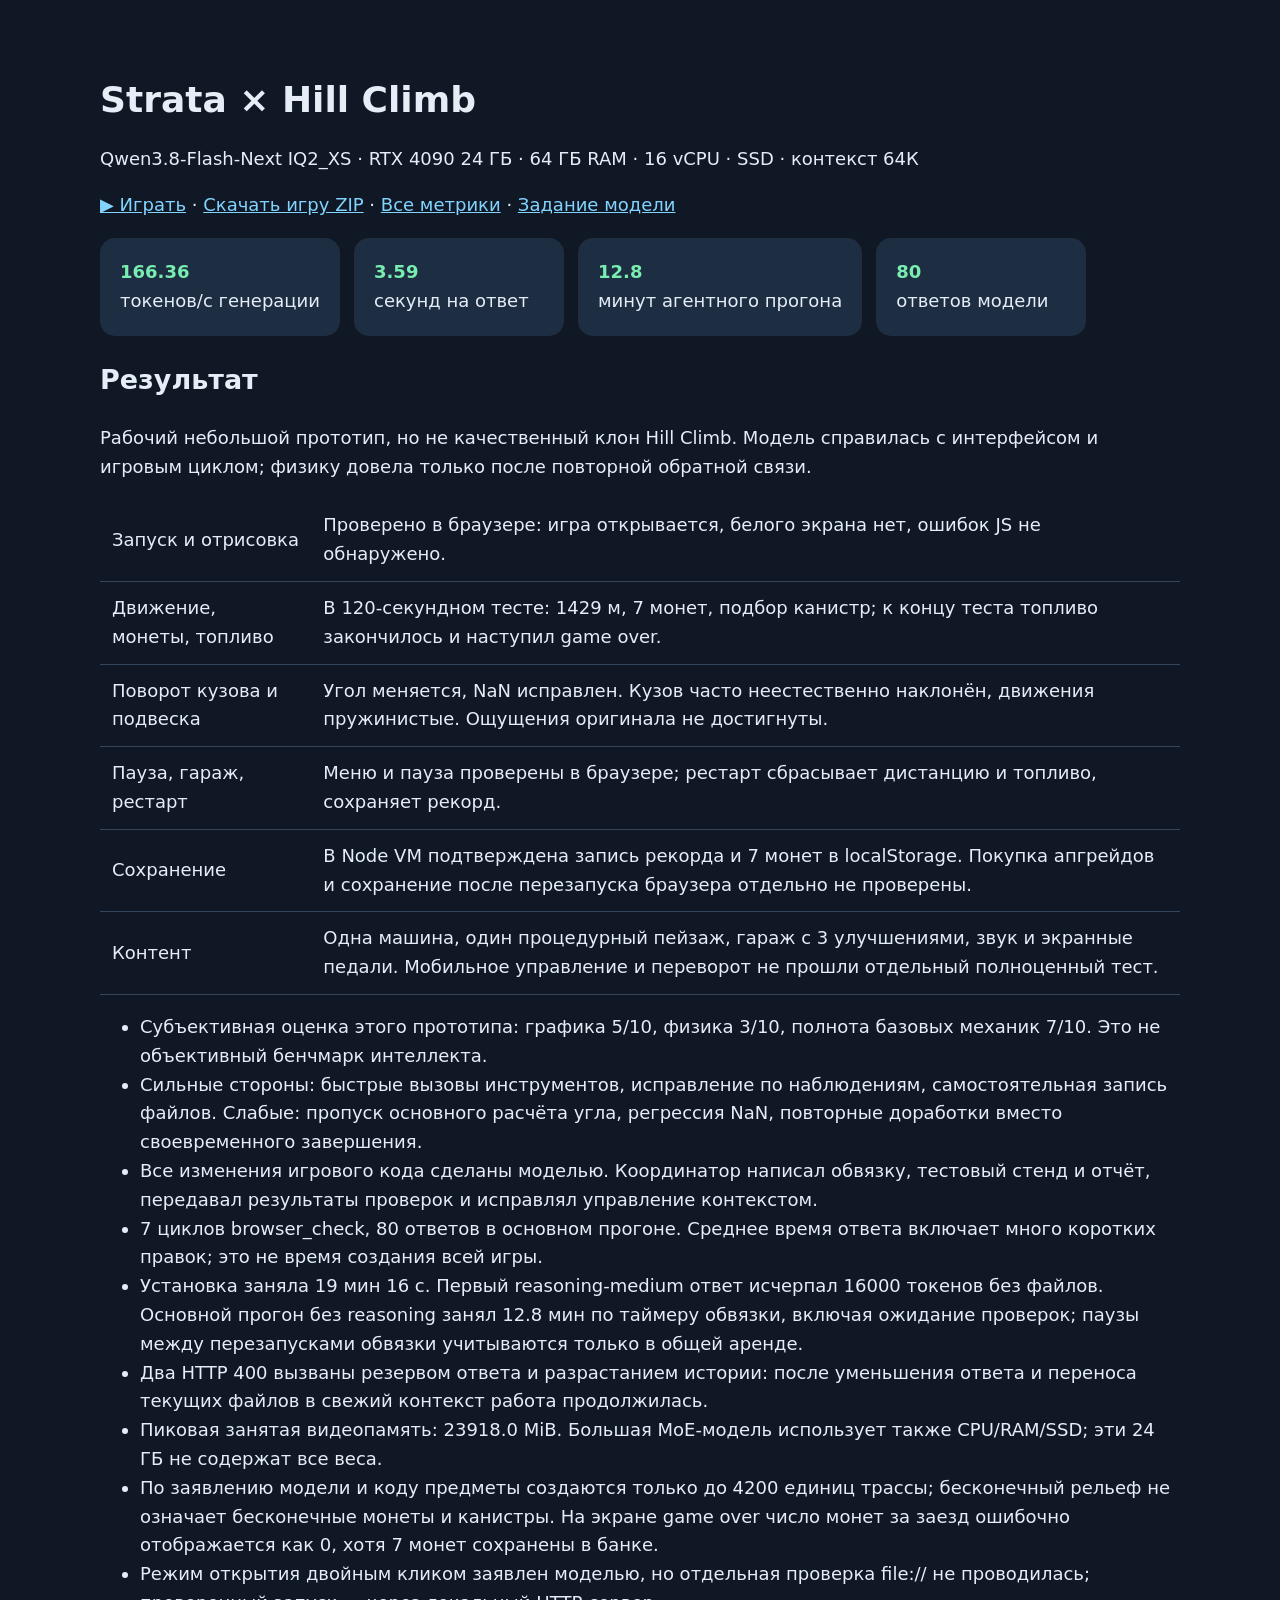
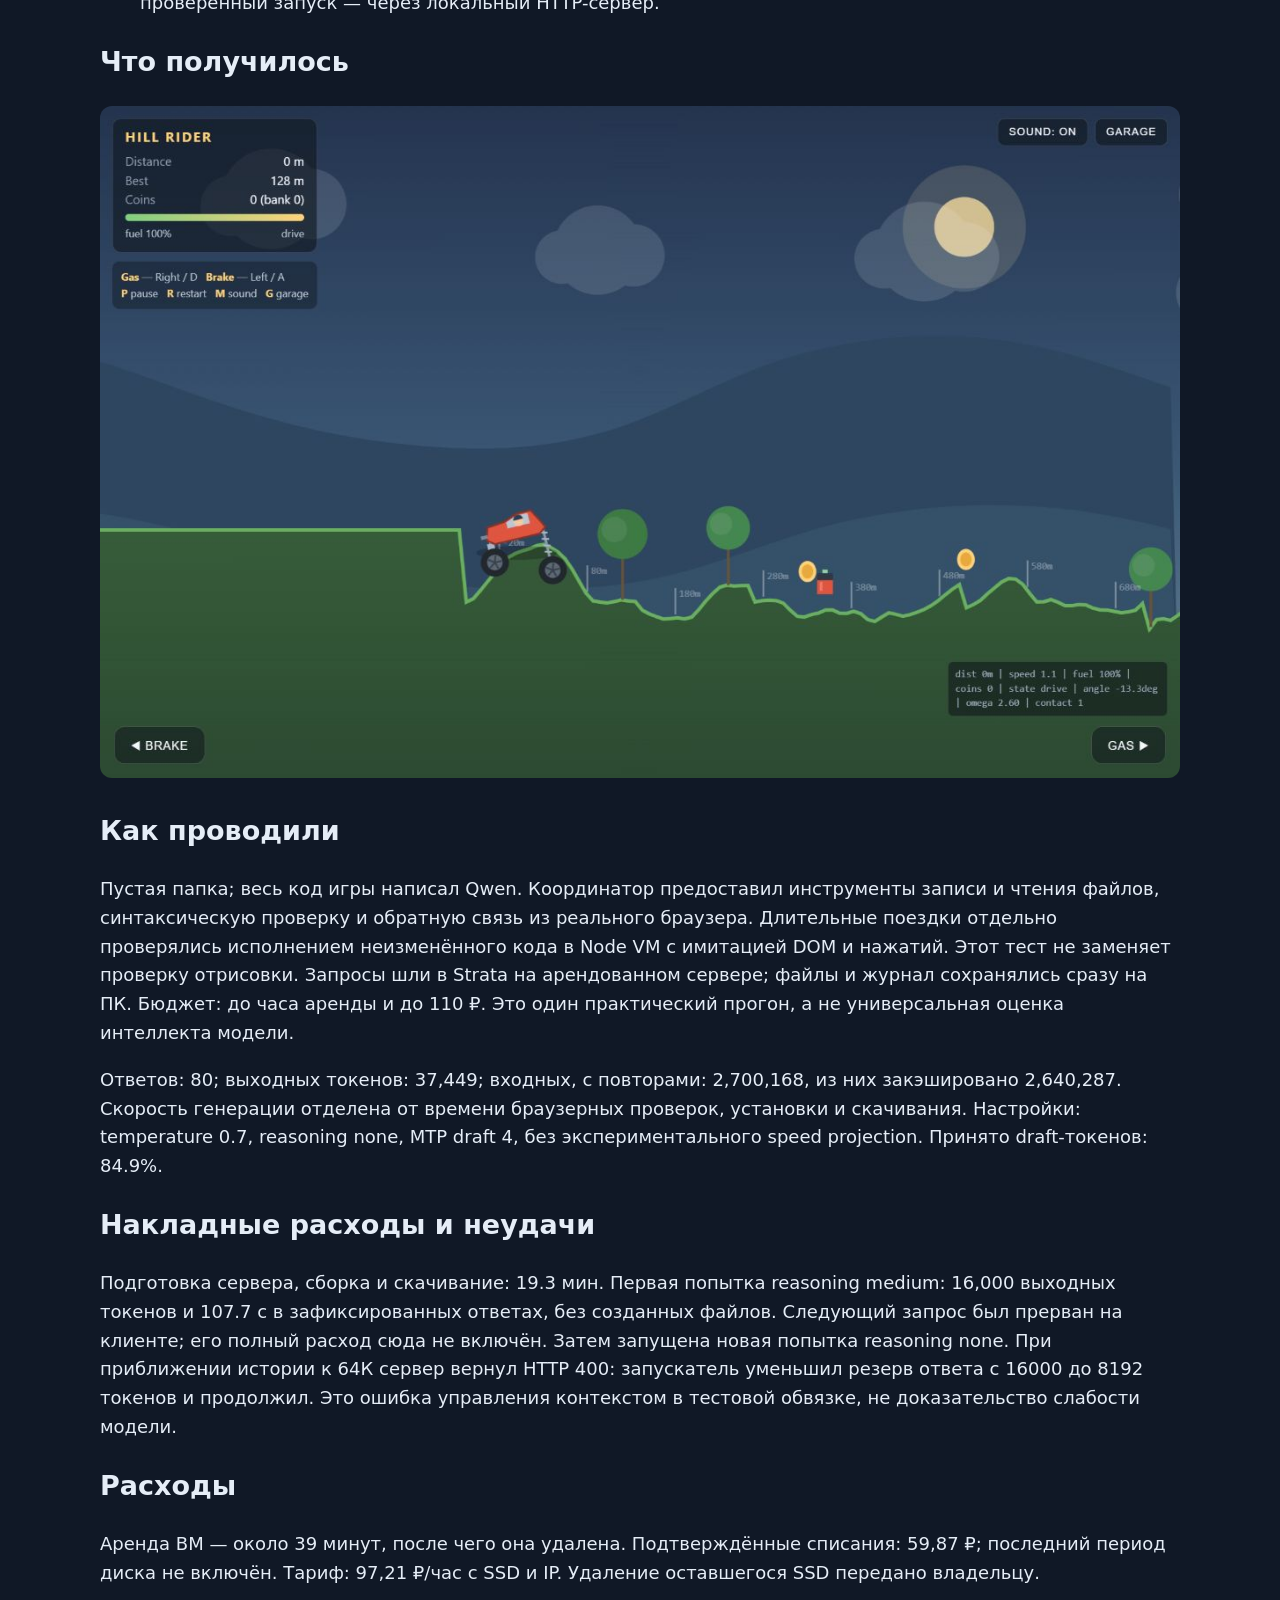
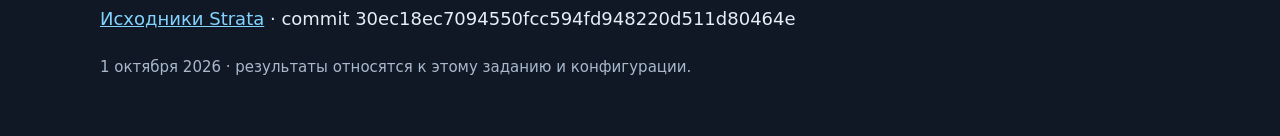
==== index.html @ a6c0fe4d "Publish reproducible Strata game-development experiment and evidence" ====
<!doctype html><html lang="ru"><meta charset="utf-8"><meta name="description" content="Independent Strata and Qwen3.8-Flash-Next IQ2_XS coding test on RTX 4090: playable game, prompts, raw responses, 166 tokens/s and physics failures."><meta name="viewport" content="width=device-width"><title>Strata + Qwen3.8-Flash-Next on RTX 4090 — Hill Climb game benchmark</title><style>body{background:#101826;color:#e5edf7;font:18px/1.6 system-ui;max-width:1080px;margin:35px auto;padding:20px}h1{line-height:1.15}a{color:#82d4ff}.cards{display:flex;gap:14px;flex-wrap:wrap}.card{background:#1d2d42;padding:20px;border-radius:15px;min-width:170px}b{color:#79edb0}table{width:100%;border-collapse:collapse}td{padding:12px;border-bottom:1px solid #35465a}img{max-width:100%;border-radius:12px}small{color:#a9b8cb}</style>
<h1>Strata × Hill Climb</h1><p>Qwen3.8-Flash-Next IQ2_XS · RTX 4090 24 ГБ · 64 ГБ RAM · 16 vCPU · SSD · контекст 64К</p>
<p><a href="game/">▶ Играть</a> · <a href="strata-hillclimb.zip">Скачать игру ZIP</a> · <a href="summary.json">Все метрики</a> · <a href="prompt.txt">Задание модели</a></p>
<div class="cards"><div class="card"><b>166.36</b><br>токенов/с генерации</div><div class="card"><b>3.59</b><br>секунд на ответ</div><div class="card"><b>12.8</b><br>минут агентного прогона</div><div class="card"><b>80</b><br>ответов модели</div></div>
<h2>Результат</h2><p>Рабочий небольшой прототип, но не качественный клон Hill Climb. Модель справилась с интерфейсом и игровым циклом; физику довела только после повторной обратной связи.</p><table><tr><td>Запуск и отрисовка</td><td>Проверено в браузере: игра открывается, белого экрана нет, ошибок JS не обнаружено.</td></tr><tr><td>Движение, монеты, топливо</td><td>В 120-секундном тесте: 1429 м, 7 монет, подбор канистр; к концу теста топливо закончилось и наступил game over.</td></tr><tr><td>Поворот кузова и подвеска</td><td>Угол меняется, NaN исправлен. Кузов часто неестественно наклонён, движения пружинистые. Ощущения оригинала не достигнуты.</td></tr><tr><td>Пауза, гараж, рестарт</td><td>Меню и пауза проверены в браузере; рестарт сбрасывает дистанцию и топливо, сохраняет рекорд.</td></tr><tr><td>Сохранение</td><td>В Node VM подтверждена запись рекорда и 7 монет в localStorage. Покупка апгрейдов и сохранение после перезапуска браузера отдельно не проверены.</td></tr><tr><td>Контент</td><td>Одна машина, один процедурный пейзаж, гараж с 3 улучшениями, звук и экранные педали. Мобильное управление и переворот не прошли отдельный полноценный тест.</td></tr></table><ul><li>Субъективная оценка этого прототипа: графика 5/10, физика 3/10, полнота базовых механик 7/10. Это не объективный бенчмарк интеллекта.</li><li>Сильные стороны: быстрые вызовы инструментов, исправление по наблюдениям, самостоятельная запись файлов. Слабые: пропуск основного расчёта угла, регрессия NaN, повторные доработки вместо своевременного завершения.</li><li>Все изменения игрового кода сделаны моделью. Координатор написал обвязку, тестовый стенд и отчёт, передавал результаты проверок и исправлял управление контекстом.</li><li>7 циклов browser_check, 80 ответов в основном прогоне. Среднее время ответа включает много коротких правок; это не время создания всей игры.</li><li>Установка заняла 19 мин 16 с. Первый reasoning-medium ответ исчерпал 16000 токенов без файлов. Основной прогон без reasoning занял 12.8 мин по таймеру обвязки, включая ожидание проверок; паузы между перезапусками обвязки учитываются только в общей аренде.</li><li>Два HTTP 400 вызваны резервом ответа и разрастанием истории: после уменьшения ответа и переноса текущих файлов в свежий контекст работа продолжилась.</li><li>Пиковая занятая видеопамять: 23918.0 MiB. Большая MoE-модель использует также CPU/RAM/SSD; эти 24 ГБ не содержат все веса.</li><li>По заявлению модели и коду предметы создаются только до 4200 единиц трассы; бесконечный рельеф не означает бесконечные монеты и канистры. На экране game over число монет за заезд ошибочно отображается как 0, хотя 7 монет сохранены в банке.</li><li>Режим открытия двойным кликом заявлен моделью, но отдельная проверка file:// не проводилась; проверенный запуск — через локальный HTTP-сервер.</li></ul>
<h2>Что получилось</h2><img src="game-final.png" alt="Скриншот прототипа">
<h2>Как проводили</h2><p>Пустая папка; весь код игры написал Qwen. Координатор предоставил инструменты записи и чтения файлов, синтаксическую проверку и обратную связь из реального браузера. Длительные поездки отдельно проверялись исполнением неизменённого кода в Node VM с имитацией DOM и нажатий. Этот тест не заменяет проверку отрисовки. Запросы шли в Strata на арендованном сервере; файлы и журнал сохранялись сразу на ПК. Бюджет: до часа аренды и до 110 ₽. Это один практический прогон, а не универсальная оценка интеллекта модели.</p><p>Ответов: 80; выходных токенов: 37,449; входных, с повторами: 2,700,168, из них закэшировано 2,640,287. Скорость генерации отделена от времени браузерных проверок, установки и скачивания. Настройки: temperature 0.7, reasoning none, MTP draft 4, без экспериментального speed projection. Принято draft-токенов: 84.9%.</p>
<h2>Накладные расходы и неудачи</h2><p>Подготовка сервера, сборка и скачивание: 19.3 мин. Первая попытка reasoning medium: 16,000 выходных токенов и 107.7 с в зафиксированных ответах, без созданных файлов. Следующий запрос был прерван на клиенте; его полный расход сюда не включён. Затем запущена новая попытка reasoning none. При приближении истории к 64К сервер вернул HTTP 400: запускатель уменьшил резерв ответа с 16000 до 8192 токенов и продолжил. Это ошибка управления контекстом в тестовой обвязке, не доказательство слабости модели.</p>
<h2>Расходы</h2><p>Аренда ВМ — около 39 минут, после чего она удалена. Подтверждённые списания: 59,87 ₽; последний период диска не включён. Тариф: 97,21 ₽/час с SSD и IP. Удаление оставшегося SSD передано владельцу.</p><p><a href="https://github.com/Niko1221/Strata">Исходники Strata</a> · commit 30ec18ec7094550fcc594fd948220d511d80464e</p><small>1 октября 2026 · результаты относятся к этому заданию и конфигурации.</small></html>
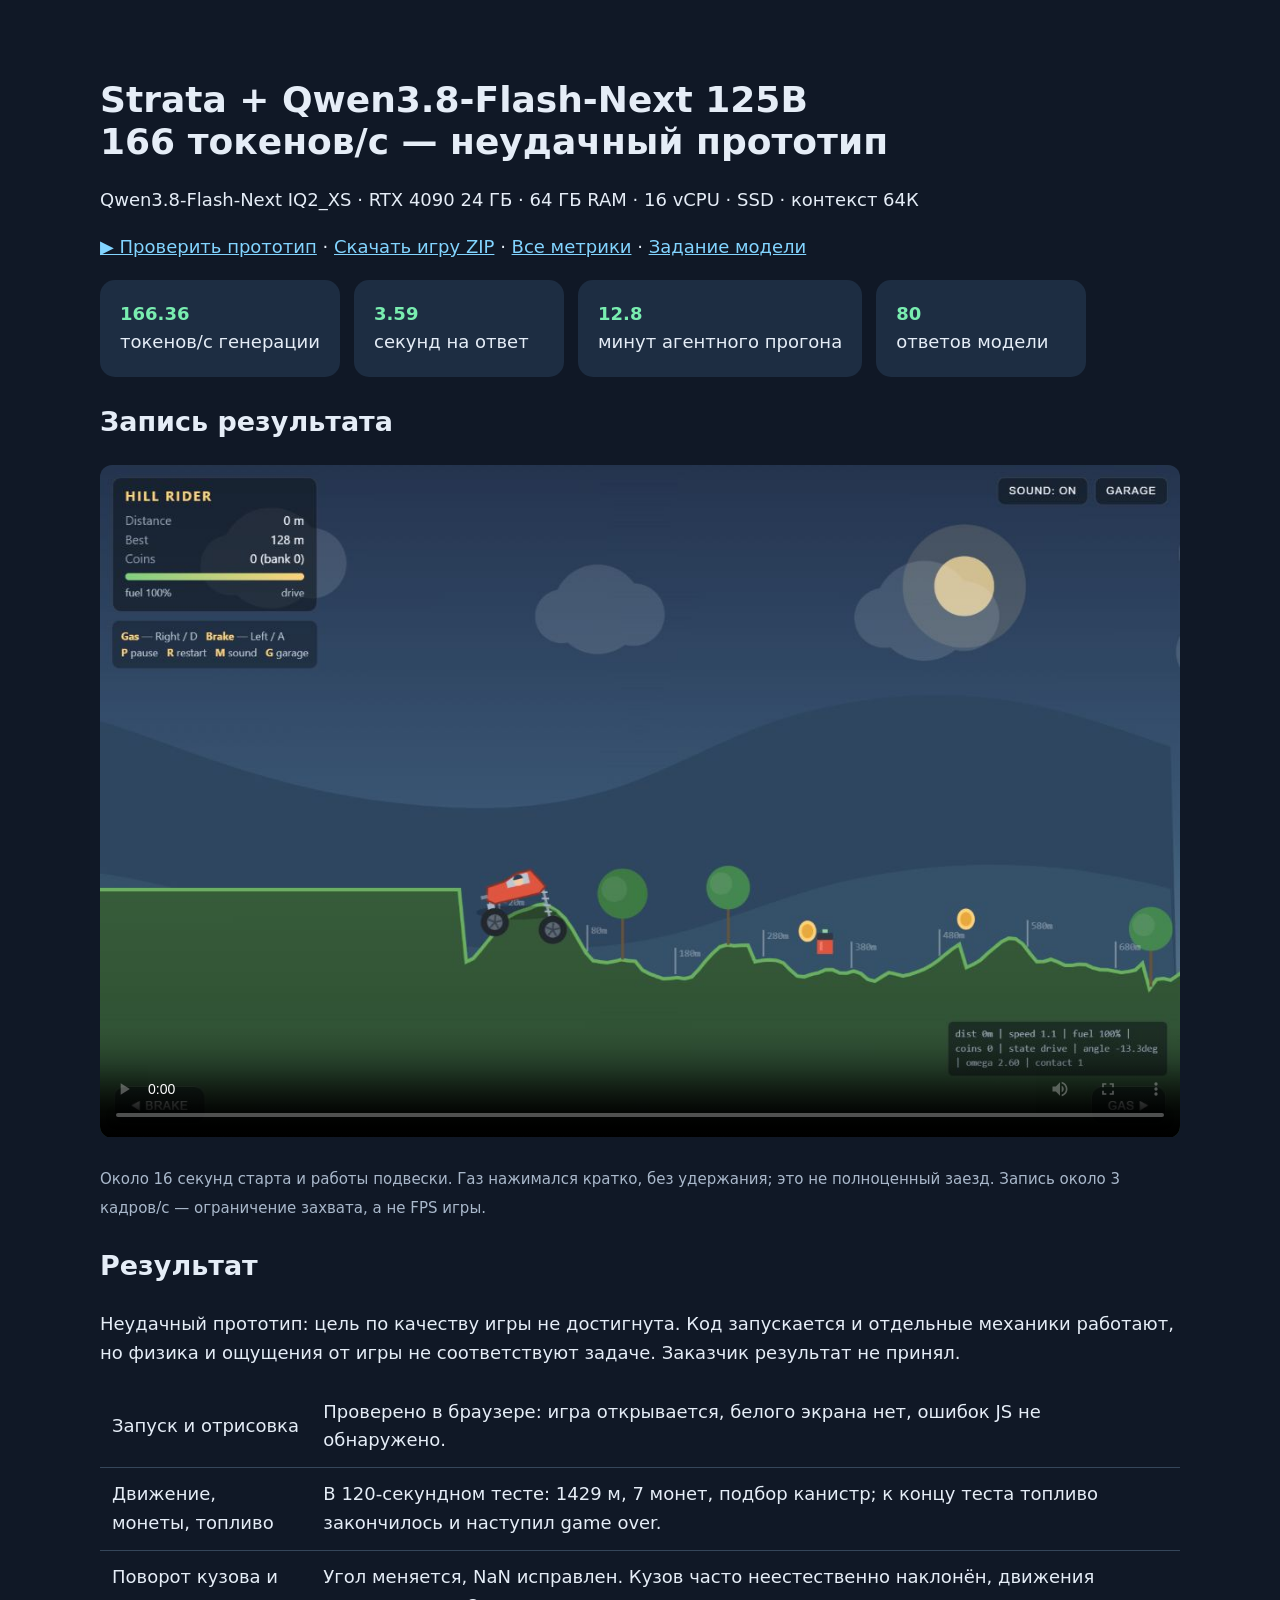
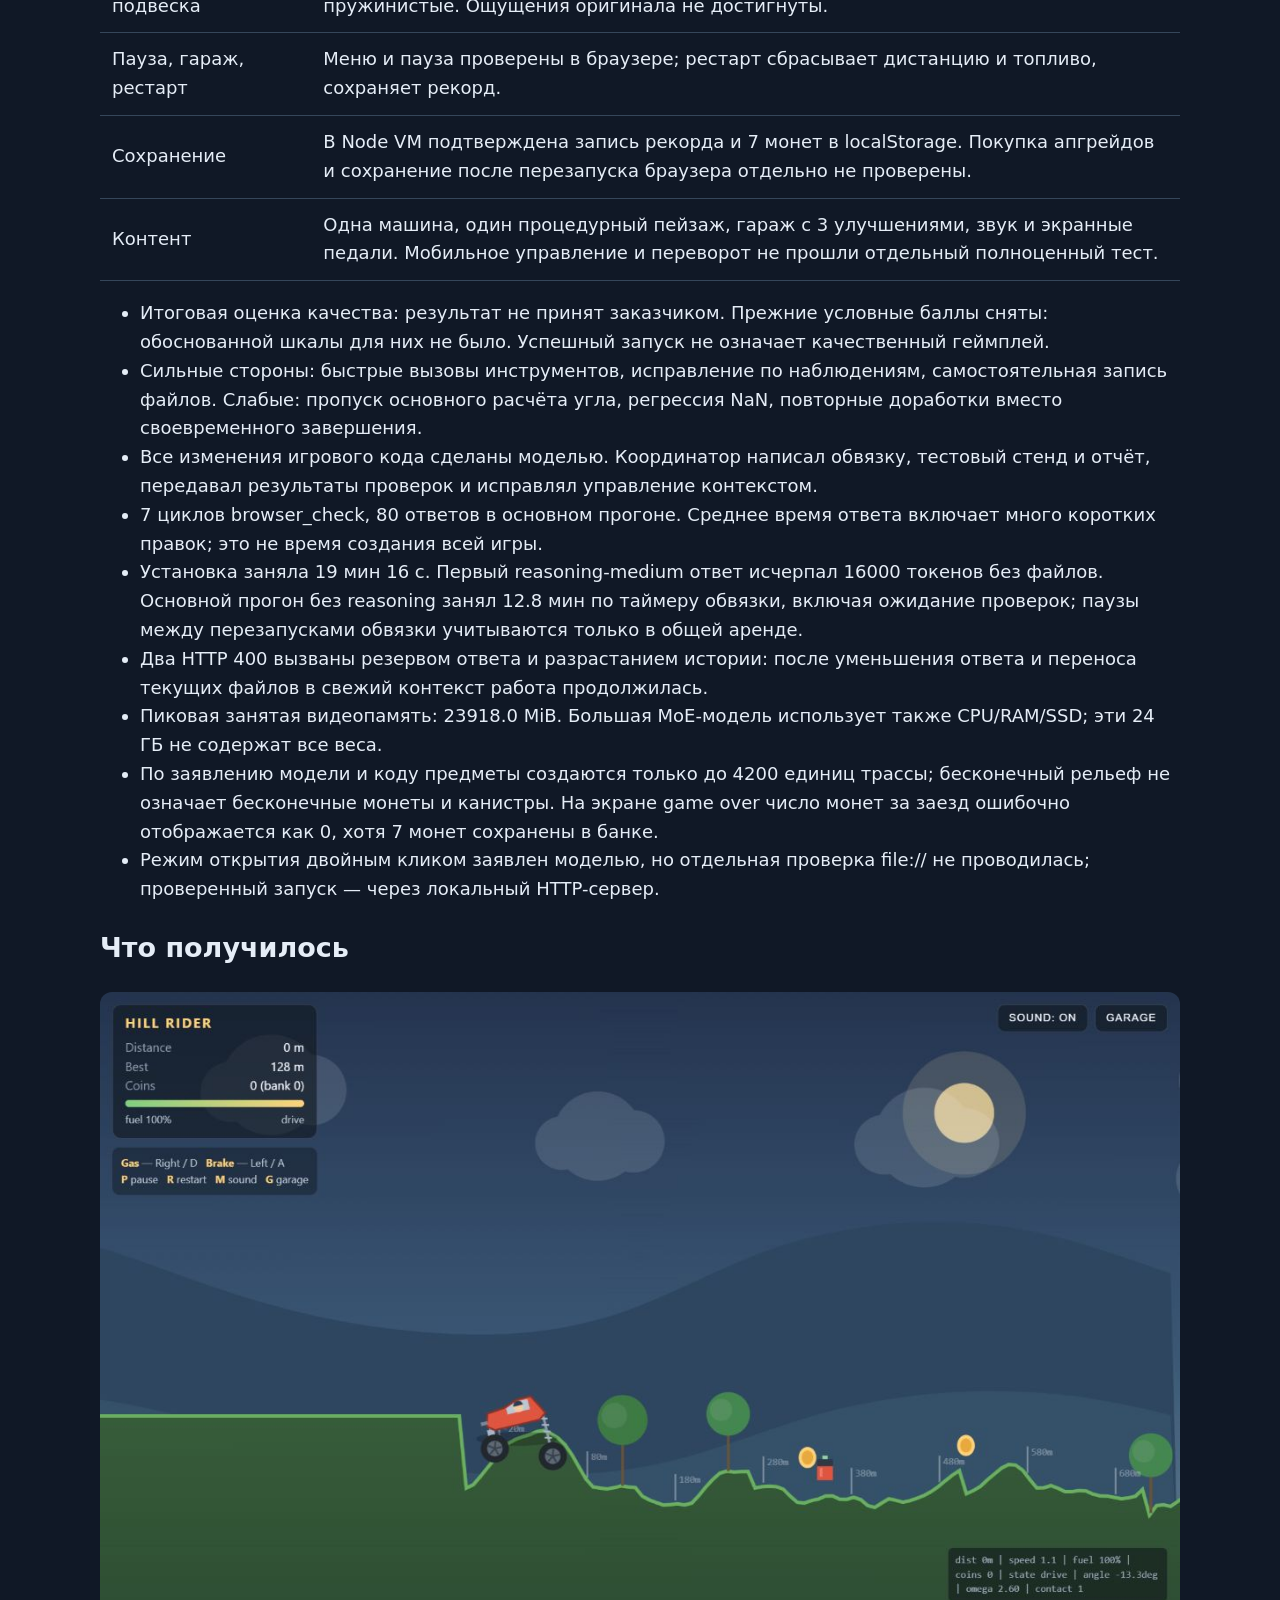
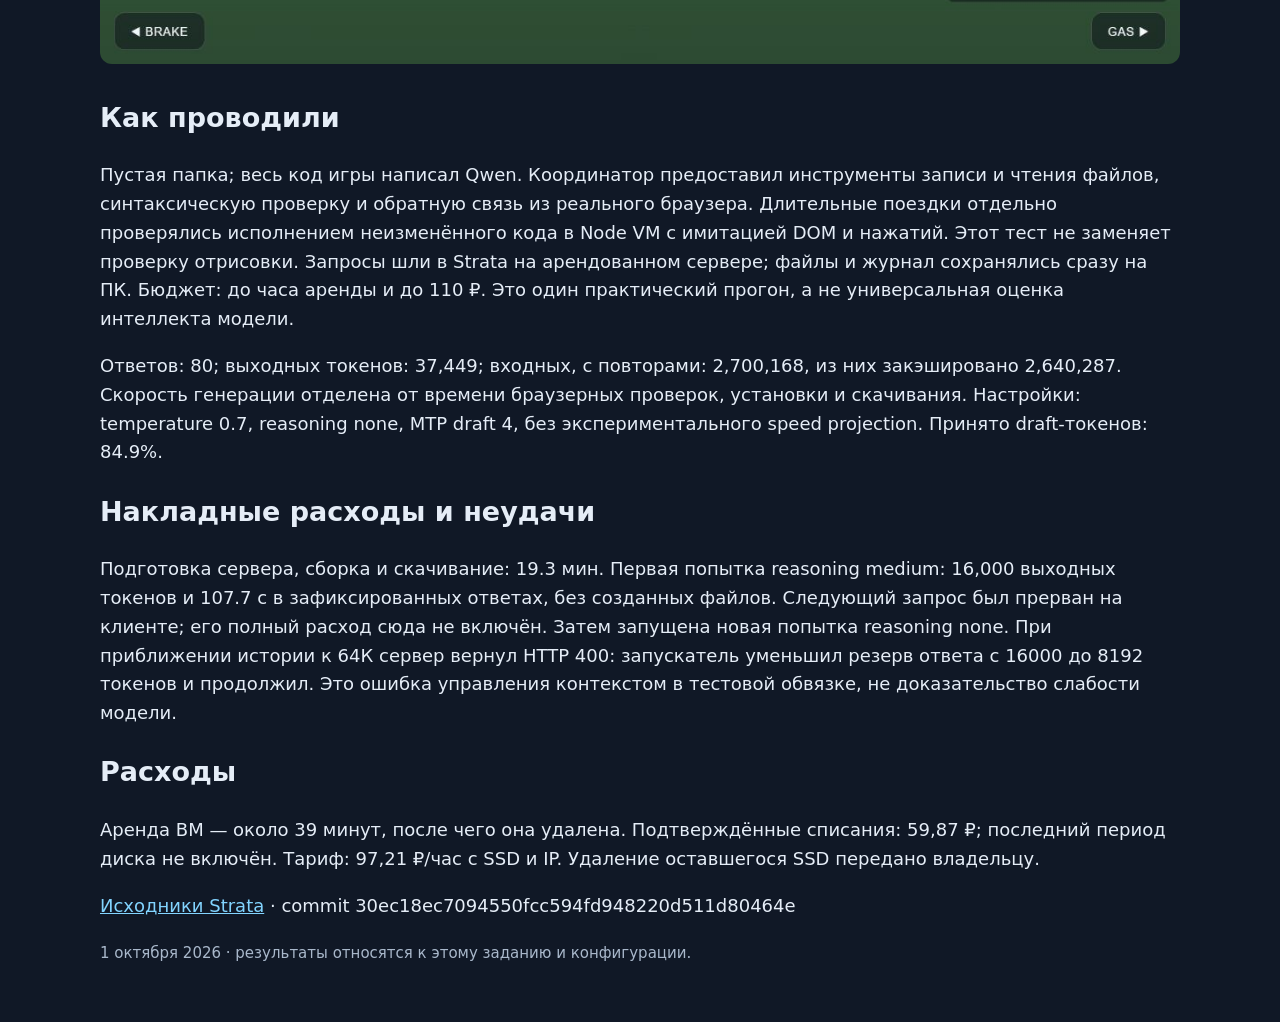
==== commit 86842ad2: "Correct game-quality verdict and add actual startup capture" ====
--- a/index.html
+++ b/index.html
@@ -1,8 +1,8 @@
-<!doctype html><html lang="ru"><meta charset="utf-8"><meta name="description" content="Independent Strata and Qwen3.8-Flash-Next IQ2_XS coding test on RTX 4090: playable game, prompts, raw responses, 166 tokens/s and physics failures."><meta name="viewport" content="width=device-width"><title>Strata + Qwen3.8-Flash-Next on RTX 4090 — Hill Climb game benchmark</title><style>body{background:#101826;color:#e5edf7;font:18px/1.6 system-ui;max-width:1080px;margin:35px auto;padding:20px}h1{line-height:1.15}a{color:#82d4ff}.cards{display:flex;gap:14px;flex-wrap:wrap}.card{background:#1d2d42;padding:20px;border-radius:15px;min-width:170px}b{color:#79edb0}table{width:100%;border-collapse:collapse}td{padding:12px;border-bottom:1px solid #35465a}img{max-width:100%;border-radius:12px}small{color:#a9b8cb}</style>
-<h1>Strata × Hill Climb</h1><p>Qwen3.8-Flash-Next IQ2_XS · RTX 4090 24 ГБ · 64 ГБ RAM · 16 vCPU · SSD · контекст 64К</p>
-<p><a href="game/">▶ Играть</a> · <a href="strata-hillclimb.zip">Скачать игру ZIP</a> · <a href="summary.json">Все метрики</a> · <a href="prompt.txt">Задание модели</a></p>
+<!doctype html><html lang="ru"><meta charset="utf-8"><meta name="description" content="Independent Strata and Qwen3.8-Flash-Next IQ2_XS coding test on RTX 4090: failed game prototype, prompts, raw responses, 166 tokens/s and physics failures."><meta name="viewport" content="width=device-width"><title>Strata + Qwen3.8-Flash-Next on RTX 4090 — Hill Climb game benchmark</title><style>body{background:#101826;color:#e5edf7;font:18px/1.6 system-ui;max-width:1080px;margin:35px auto;padding:20px}h1{line-height:1.15}a{color:#82d4ff}.cards{display:flex;gap:14px;flex-wrap:wrap}.card{background:#1d2d42;padding:20px;border-radius:15px;min-width:170px}b{color:#79edb0}table{width:100%;border-collapse:collapse}td{padding:12px;border-bottom:1px solid #35465a}img{max-width:100%;border-radius:12px}small{color:#a9b8cb}</style>
+<h1>Strata + Qwen3.8-Flash-Next 125B<br>166 токенов/с — неудачный прототип</h1><p>Qwen3.8-Flash-Next IQ2_XS · RTX 4090 24 ГБ · 64 ГБ RAM · 16 vCPU · SSD · контекст 64К</p>
+<p><a href="game/">▶ Проверить прототип</a> · <a href="strata-hillclimb.zip">Скачать игру ZIP</a> · <a href="summary.json">Все метрики</a> · <a href="prompt.txt">Задание модели</a></p>
 <div class="cards"><div class="card"><b>166.36</b><br>токенов/с генерации</div><div class="card"><b>3.59</b><br>секунд на ответ</div><div class="card"><b>12.8</b><br>минут агентного прогона</div><div class="card"><b>80</b><br>ответов модели</div></div>
-<h2>Результат</h2><p>Рабочий небольшой прототип, но не качественный клон Hill Climb. Модель справилась с интерфейсом и игровым циклом; физику довела только после повторной обратной связи.</p><table><tr><td>Запуск и отрисовка</td><td>Проверено в браузере: игра открывается, белого экрана нет, ошибок JS не обнаружено.</td></tr><tr><td>Движение, монеты, топливо</td><td>В 120-секундном тесте: 1429 м, 7 монет, подбор канистр; к концу теста топливо закончилось и наступил game over.</td></tr><tr><td>Поворот кузова и подвеска</td><td>Угол меняется, NaN исправлен. Кузов часто неестественно наклонён, движения пружинистые. Ощущения оригинала не достигнуты.</td></tr><tr><td>Пауза, гараж, рестарт</td><td>Меню и пауза проверены в браузере; рестарт сбрасывает дистанцию и топливо, сохраняет рекорд.</td></tr><tr><td>Сохранение</td><td>В Node VM подтверждена запись рекорда и 7 монет в localStorage. Покупка апгрейдов и сохранение после перезапуска браузера отдельно не проверены.</td></tr><tr><td>Контент</td><td>Одна машина, один процедурный пейзаж, гараж с 3 улучшениями, звук и экранные педали. Мобильное управление и переворот не прошли отдельный полноценный тест.</td></tr></table><ul><li>Субъективная оценка этого прототипа: графика 5/10, физика 3/10, полнота базовых механик 7/10. Это не объективный бенчмарк интеллекта.</li><li>Сильные стороны: быстрые вызовы инструментов, исправление по наблюдениям, самостоятельная запись файлов. Слабые: пропуск основного расчёта угла, регрессия NaN, повторные доработки вместо своевременного завершения.</li><li>Все изменения игрового кода сделаны моделью. Координатор написал обвязку, тестовый стенд и отчёт, передавал результаты проверок и исправлял управление контекстом.</li><li>7 циклов browser_check, 80 ответов в основном прогоне. Среднее время ответа включает много коротких правок; это не время создания всей игры.</li><li>Установка заняла 19 мин 16 с. Первый reasoning-medium ответ исчерпал 16000 токенов без файлов. Основной прогон без reasoning занял 12.8 мин по таймеру обвязки, включая ожидание проверок; паузы между перезапусками обвязки учитываются только в общей аренде.</li><li>Два HTTP 400 вызваны резервом ответа и разрастанием истории: после уменьшения ответа и переноса текущих файлов в свежий контекст работа продолжилась.</li><li>Пиковая занятая видеопамять: 23918.0 MiB. Большая MoE-модель использует также CPU/RAM/SSD; эти 24 ГБ не содержат все веса.</li><li>По заявлению модели и коду предметы создаются только до 4200 единиц трассы; бесконечный рельеф не означает бесконечные монеты и канистры. На экране game over число монет за заезд ошибочно отображается как 0, хотя 7 монет сохранены в банке.</li><li>Режим открытия двойным кликом заявлен моделью, но отдельная проверка file:// не проводилась; проверенный запуск — через локальный HTTP-сервер.</li></ul>
+<h2>Запись результата</h2><video controls playsinline preload="metadata" style="width:100%;border-radius:12px" poster="game-final.png" src="media/startup-capture.mp4"></video><p><small>Около 16 секунд старта и работы подвески. Газ нажимался кратко, без удержания; это не полноценный заезд. Запись около 3 кадров/с — ограничение захвата, а не FPS игры.</small></p><h2>Результат</h2><p>Неудачный прототип: цель по качеству игры не достигнута. Код запускается и отдельные механики работают, но физика и ощущения от игры не соответствуют задаче. Заказчик результат не принял.</p><table><tr><td>Запуск и отрисовка</td><td>Проверено в браузере: игра открывается, белого экрана нет, ошибок JS не обнаружено.</td></tr><tr><td>Движение, монеты, топливо</td><td>В 120-секундном тесте: 1429 м, 7 монет, подбор канистр; к концу теста топливо закончилось и наступил game over.</td></tr><tr><td>Поворот кузова и подвеска</td><td>Угол меняется, NaN исправлен. Кузов часто неестественно наклонён, движения пружинистые. Ощущения оригинала не достигнуты.</td></tr><tr><td>Пауза, гараж, рестарт</td><td>Меню и пауза проверены в браузере; рестарт сбрасывает дистанцию и топливо, сохраняет рекорд.</td></tr><tr><td>Сохранение</td><td>В Node VM подтверждена запись рекорда и 7 монет в localStorage. Покупка апгрейдов и сохранение после перезапуска браузера отдельно не проверены.</td></tr><tr><td>Контент</td><td>Одна машина, один процедурный пейзаж, гараж с 3 улучшениями, звук и экранные педали. Мобильное управление и переворот не прошли отдельный полноценный тест.</td></tr></table><ul><li>Итоговая оценка качества: результат не принят заказчиком. Прежние условные баллы сняты: обоснованной шкалы для них не было. Успешный запуск не означает качественный геймплей.</li><li>Сильные стороны: быстрые вызовы инструментов, исправление по наблюдениям, самостоятельная запись файлов. Слабые: пропуск основного расчёта угла, регрессия NaN, повторные доработки вместо своевременного завершения.</li><li>Все изменения игрового кода сделаны моделью. Координатор написал обвязку, тестовый стенд и отчёт, передавал результаты проверок и исправлял управление контекстом.</li><li>7 циклов browser_check, 80 ответов в основном прогоне. Среднее время ответа включает много коротких правок; это не время создания всей игры.</li><li>Установка заняла 19 мин 16 с. Первый reasoning-medium ответ исчерпал 16000 токенов без файлов. Основной прогон без reasoning занял 12.8 мин по таймеру обвязки, включая ожидание проверок; паузы между перезапусками обвязки учитываются только в общей аренде.</li><li>Два HTTP 400 вызваны резервом ответа и разрастанием истории: после уменьшения ответа и переноса текущих файлов в свежий контекст работа продолжилась.</li><li>Пиковая занятая видеопамять: 23918.0 MiB. Большая MoE-модель использует также CPU/RAM/SSD; эти 24 ГБ не содержат все веса.</li><li>По заявлению модели и коду предметы создаются только до 4200 единиц трассы; бесконечный рельеф не означает бесконечные монеты и канистры. На экране game over число монет за заезд ошибочно отображается как 0, хотя 7 монет сохранены в банке.</li><li>Режим открытия двойным кликом заявлен моделью, но отдельная проверка file:// не проводилась; проверенный запуск — через локальный HTTP-сервер.</li></ul>
 <h2>Что получилось</h2><img src="game-final.png" alt="Скриншот прототипа">
 <h2>Как проводили</h2><p>Пустая папка; весь код игры написал Qwen. Координатор предоставил инструменты записи и чтения файлов, синтаксическую проверку и обратную связь из реального браузера. Длительные поездки отдельно проверялись исполнением неизменённого кода в Node VM с имитацией DOM и нажатий. Этот тест не заменяет проверку отрисовки. Запросы шли в Strata на арендованном сервере; файлы и журнал сохранялись сразу на ПК. Бюджет: до часа аренды и до 110 ₽. Это один практический прогон, а не универсальная оценка интеллекта модели.</p><p>Ответов: 80; выходных токенов: 37,449; входных, с повторами: 2,700,168, из них закэшировано 2,640,287. Скорость генерации отделена от времени браузерных проверок, установки и скачивания. Настройки: temperature 0.7, reasoning none, MTP draft 4, без экспериментального speed projection. Принято draft-токенов: 84.9%.</p>
 <h2>Накладные расходы и неудачи</h2><p>Подготовка сервера, сборка и скачивание: 19.3 мин. Первая попытка reasoning medium: 16,000 выходных токенов и 107.7 с в зафиксированных ответах, без созданных файлов. Следующий запрос был прерван на клиенте; его полный расход сюда не включён. Затем запущена новая попытка reasoning none. При приближении истории к 64К сервер вернул HTTP 400: запускатель уменьшил резерв ответа с 16000 до 8192 токенов и продолжил. Это ошибка управления контекстом в тестовой обвязке, не доказательство слабости модели.</p>
